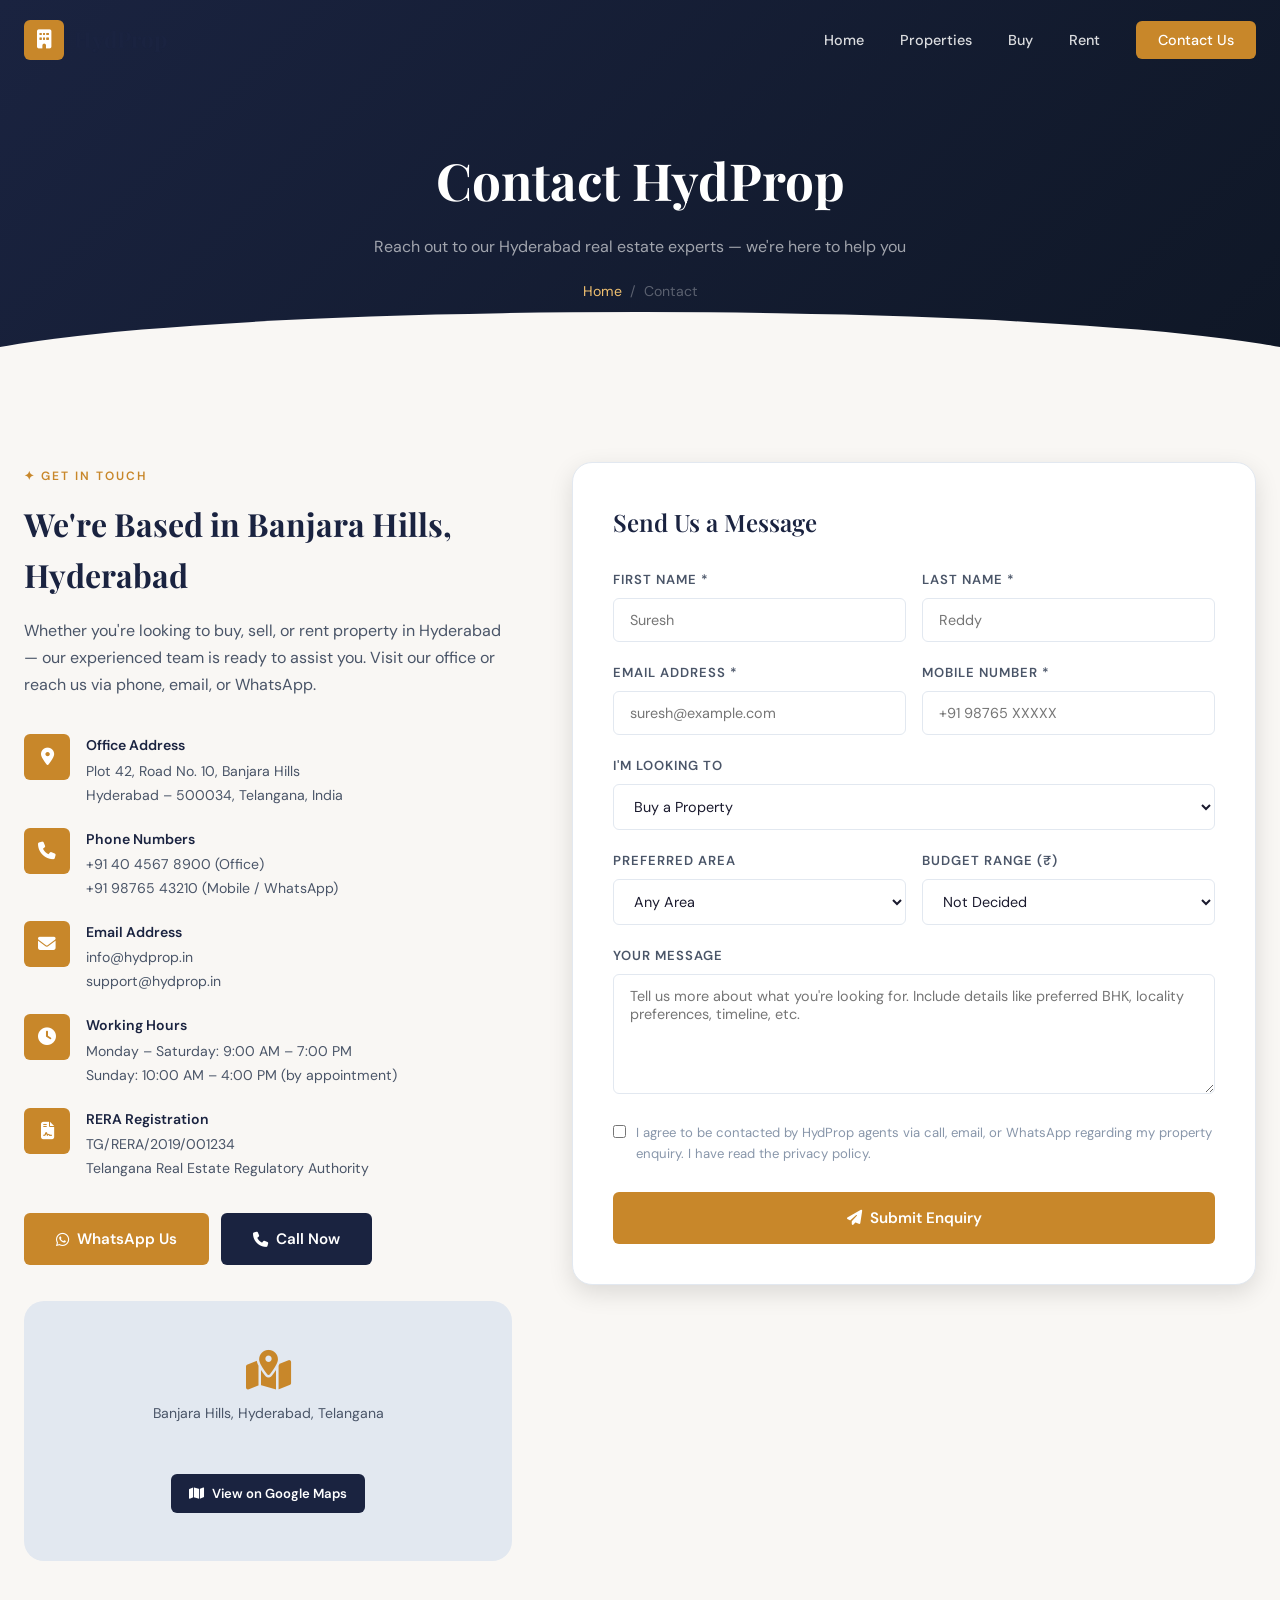
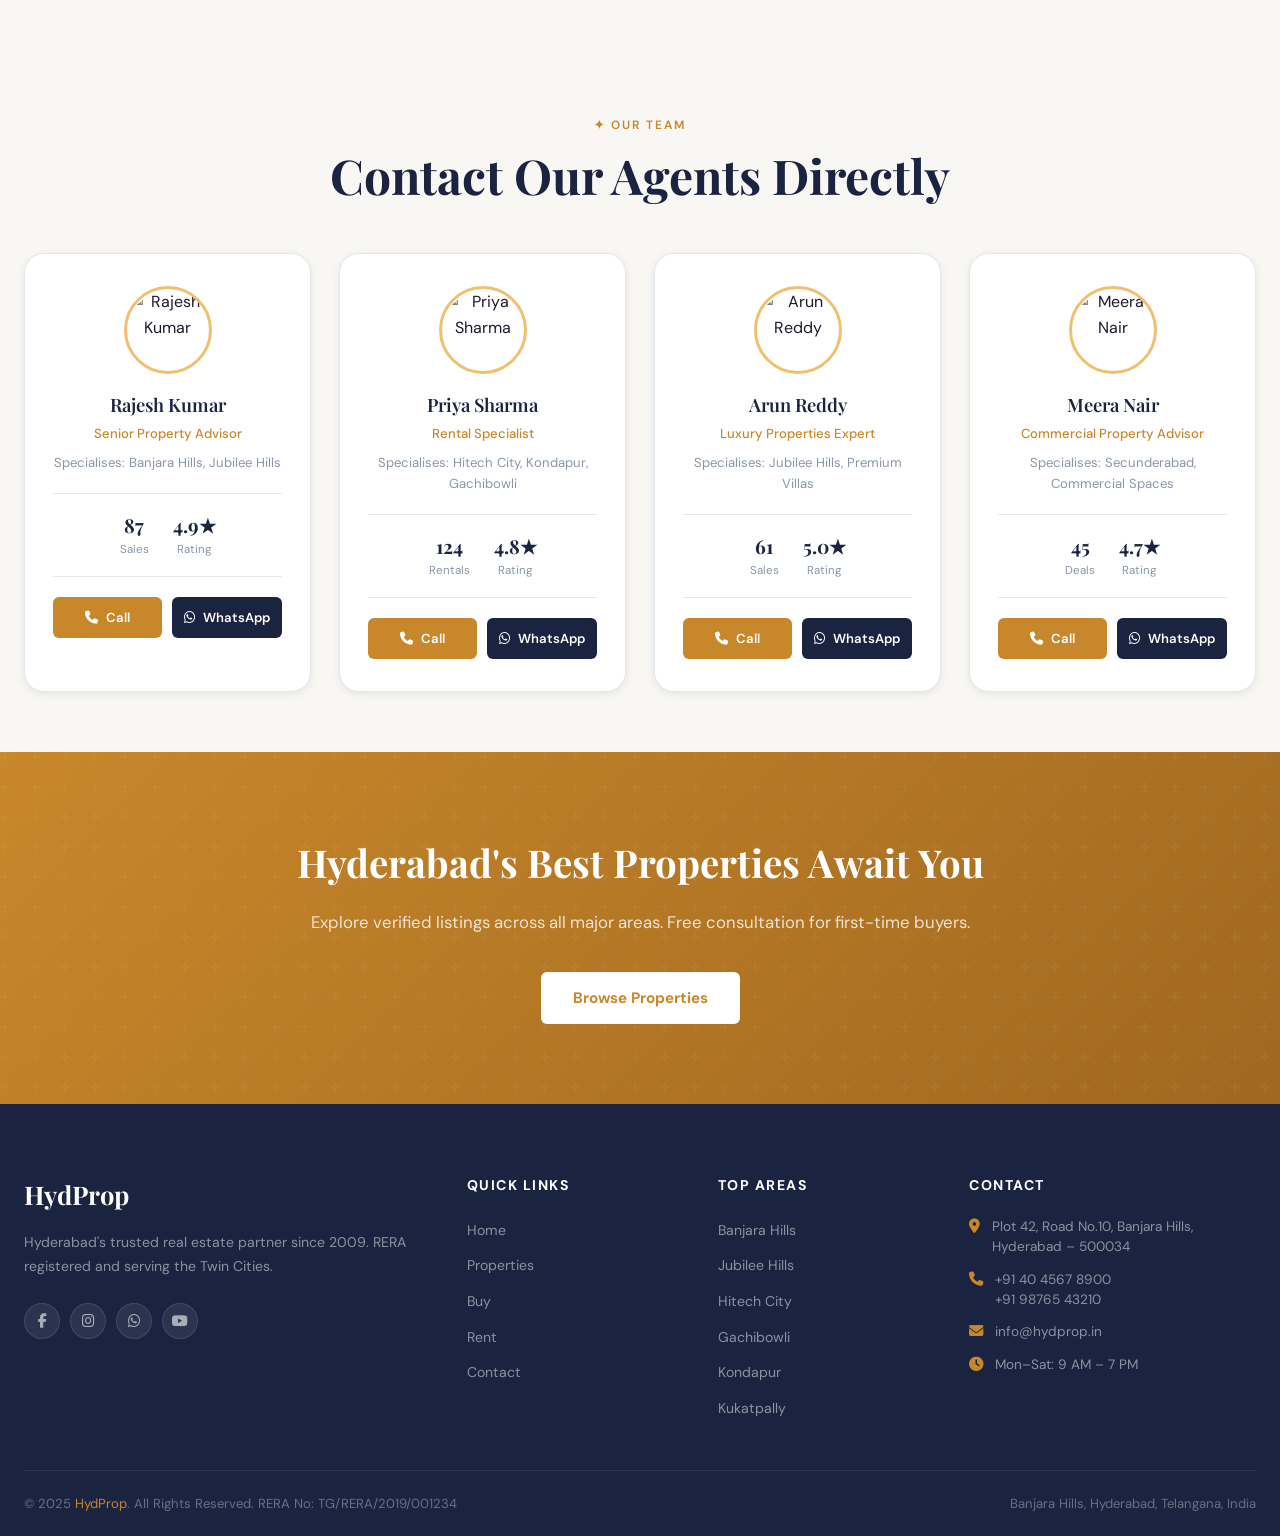
==== contact.html @ 2b66d6ec "Initial project upload" ====
<!DOCTYPE html>
<html lang="en">
<head>
  <meta charset="UTF-8" />
  <meta name="viewport" content="width=device-width, initial-scale=1.0" />
  <title>Contact Us – HydProp | Hyderabad Real Estate</title>
  <meta name="description" content="Get in touch with HydProp's Hyderabad real estate experts. Visit us at Banjara Hills or call +91 98765 43210." />
  <link rel="stylesheet" href="css/style.css" />
  <link rel="stylesheet" href="https://cdnjs.cloudflare.com/ajax/libs/font-awesome/6.5.0/css/all.min.css" />
</head>
<body>

<!-- NAVBAR -->
<nav id="navbar" class="scrolled">
  <div class="container nav-inner">
    <a href="index.html" class="nav-logo">
      <div class="logo-icon"><i class="fa-solid fa-building"></i></div>
      <span class="logo-text" style="color:var(--secondary)">HydProp</span>
    </a>
    <ul class="nav-links">
      <li><a href="index.html">Home</a></li>
      <li><a href="properties.html">Properties</a></li>
      <li><a href="properties.html?status=sale">Buy</a></li>
      <li><a href="properties.html?status=rent">Rent</a></li>
      <li><a href="contact.html" class="nav-cta active">Contact Us</a></li>
    </ul>
    <div class="nav-toggle" id="navToggle"><span></span><span></span><span></span></div>
  </div>
</nav>

<!-- PAGE HERO -->
<div class="page-hero">
  <div class="container">
    <h1>Contact HydProp</h1>
    <p>Reach out to our Hyderabad real estate experts — we're here to help you</p>
    <div class="breadcrumb"><a href="index.html">Home</a><span>/</span><span>Contact</span></div>
  </div>
</div>

<!-- CONTACT SECTION -->
<section class="contact-section section-pad">
  <div class="container">
    <div class="contact-grid">

      <!-- CONTACT INFO -->
      <div class="contact-info">
        <span class="tag-label">✦ Get In Touch</span>
        <h2>We're Based in Banjara Hills, Hyderabad</h2>
        <p>Whether you're looking to buy, sell, or rent property in Hyderabad — our experienced team is ready to assist you. Visit our office or reach us via phone, email, or WhatsApp.</p>

        <div class="contact-details">
          <div class="contact-item">
            <div class="contact-icon"><i class="fa-solid fa-location-dot"></i></div>
            <div>
              <h4>Office Address</h4>
              <p>Plot 42, Road No. 10, Banjara Hills<br/>Hyderabad – 500034, Telangana, India</p>
            </div>
          </div>
          <div class="contact-item">
            <div class="contact-icon"><i class="fa-solid fa-phone"></i></div>
            <div>
              <h4>Phone Numbers</h4>
              <p>+91 40 4567 8900 (Office)<br/>+91 98765 43210 (Mobile / WhatsApp)</p>
            </div>
          </div>
          <div class="contact-item">
            <div class="contact-icon"><i class="fa-solid fa-envelope"></i></div>
            <div>
              <h4>Email Address</h4>
              <p>info@hydprop.in<br/>support@hydprop.in</p>
            </div>
          </div>
          <div class="contact-item">
            <div class="contact-icon"><i class="fa-solid fa-clock"></i></div>
            <div>
              <h4>Working Hours</h4>
              <p>Monday – Saturday: 9:00 AM – 7:00 PM<br/>Sunday: 10:00 AM – 4:00 PM (by appointment)</p>
            </div>
          </div>
          <div class="contact-item">
            <div class="contact-icon"><i class="fa-solid fa-file-contract"></i></div>
            <div>
              <h4>RERA Registration</h4>
              <p>TG/RERA/2019/001234<br/>Telangana Real Estate Regulatory Authority</p>
            </div>
          </div>
        </div>

        <!-- QUICK CONNECT BUTTONS -->
        <div style="display:flex;gap:12px;margin-top:32px;flex-wrap:wrap;">
          <a href="https://wa.me/919876543210" target="_blank" class="btn btn-primary">
            <i class="fa-brands fa-whatsapp"></i> WhatsApp Us
          </a>
          <a href="tel:+914045678900" class="btn btn-dark">
            <i class="fa-solid fa-phone"></i> Call Now
          </a>
        </div>

        <!-- MAP EMBED PLACEHOLDER -->
        <div style="margin-top:36px;background:var(--border);border-radius:var(--radius-lg);height:260px;display:flex;flex-direction:column;align-items:center;justify-content:center;gap:12px;color:var(--text-light);">
          <i class="fa-solid fa-map-location-dot" style="font-size:2.5rem;color:var(--primary);"></i>
          <p style="font-size:0.88rem;text-align:center;">Banjara Hills, Hyderabad, Telangana</p>
          <a href="https://maps.google.com?q=Banjara+Hills+Hyderabad" target="_blank" class="btn btn-dark" style="font-size:0.82rem;padding:9px 18px;">
            <i class="fa-solid fa-map"></i> View on Google Maps
          </a>
        </div>
      </div>

      <!-- CONTACT FORM -->
      <div class="contact-form-card">
        <h3>Send Us a Message</h3>
        <form id="contactForm">
          <div class="form-row">
            <div class="form-group">
              <label>First Name *</label>
              <input type="text" placeholder="Suresh" required />
            </div>
            <div class="form-group">
              <label>Last Name *</label>
              <input type="text" placeholder="Reddy" required />
            </div>
          </div>
          <div class="form-row">
            <div class="form-group">
              <label>Email Address *</label>
              <input type="email" placeholder="suresh@example.com" required />
            </div>
            <div class="form-group">
              <label>Mobile Number *</label>
              <input type="tel" placeholder="+91 98765 XXXXX" required />
            </div>
          </div>
          <div class="form-group">
            <label>I'm Looking To</label>
            <select>
              <option>Buy a Property</option>
              <option>Rent a Property</option>
              <option>Sell My Property</option>
              <option>List My Property for Rent</option>
              <option>Get a Property Valuation</option>
              <option>Invest in Hyderabad Real Estate</option>
              <option>Other Enquiry</option>
            </select>
          </div>
          <div class="form-row">
            <div class="form-group">
              <label>Preferred Area</label>
              <select>
                <option value="">Any Area</option>
                <option>Banjara Hills</option>
                <option>Jubilee Hills</option>
                <option>Hitech City</option>
                <option>Gachibowli</option>
                <option>Madhapur</option>
                <option>Kondapur</option>
                <option>Kukatpally</option>
                <option>Begumpet</option>
                <option>Secunderabad</option>
                <option>Miyapur</option>
                <option>Other / Flexible</option>
              </select>
            </div>
            <div class="form-group">
              <label>Budget Range (₹)</label>
              <select>
                <option value="">Not Decided</option>
                <option>Up to ₹50 Lakhs</option>
                <option>₹50 L – ₹1 Crore</option>
                <option>₹1 Cr – ₹2 Cr</option>
                <option>₹2 Cr – ₹5 Cr</option>
                <option>Above ₹5 Crore</option>
              </select>
            </div>
          </div>
          <div class="form-group">
            <label>Your Message</label>
            <textarea placeholder="Tell us more about what you're looking for. Include details like preferred BHK, locality preferences, timeline, etc."></textarea>
          </div>
          <div class="form-group" style="display:flex;align-items:flex-start;gap:10px;margin-bottom:0;">
            <input type="checkbox" id="consent" style="width:auto;margin-top:3px;" required />
            <label for="consent" style="font-size:0.82rem;font-weight:400;color:var(--text-light);text-transform:none;letter-spacing:0;">
              I agree to be contacted by HydProp agents via call, email, or WhatsApp regarding my property enquiry. I have read the privacy policy.
            </label>
          </div>
          <button type="submit" class="btn btn-primary" style="width:100%;justify-content:center;margin-top:20px;padding:16px;">
            <i class="fa-solid fa-paper-plane"></i> Submit Enquiry
          </button>
          <div class="form-success" id="formSuccess">
            <i class="fa-solid fa-circle-check" style="font-size:1.2rem;"></i>
            Thank you! Your enquiry has been received. Our Hyderabad team will contact you within 2 business hours.
          </div>
        </form>
      </div>

    </div>
  </div>
</section>

<!-- OUR AGENTS -->
<section style="background:var(--off-white);padding:60px 0;">
  <div class="container">
    <div class="text-center" style="margin-bottom:40px;">
      <span class="tag-label">✦ Our Team</span>
      <h2 class="section-title">Contact Our Agents Directly</h2>
    </div>
    <div class="agents-grid">
      <div class="agent-card">
        <img src="https://i.pravatar.cc/150?img=11" alt="Rajesh Kumar" class="agent-avatar" />
        <h3>Rajesh Kumar</h3>
        <div class="role">Senior Property Advisor</div>
        <div style="font-size:0.82rem;color:var(--text-light);margin:8px 0;">Specialises: Banjara Hills, Jubilee Hills</div>
        <div class="agent-stats">
          <div class="agent-stat"><div class="val">87</div><div class="lbl">Sales</div></div>
          <div class="agent-stat"><div class="val">4.9★</div><div class="lbl">Rating</div></div>
        </div>
        <div style="display:flex;gap:10px;flex-wrap:wrap;">
          <a href="tel:+919876543210" class="btn btn-primary" style="flex:1;justify-content:center;font-size:0.82rem;padding:10px 12px;"><i class="fa-solid fa-phone"></i> Call</a>
          <a href="https://wa.me/919876543210" target="_blank" class="btn btn-dark" style="flex:1;justify-content:center;font-size:0.82rem;padding:10px 12px;"><i class="fa-brands fa-whatsapp"></i> WhatsApp</a>
        </div>
      </div>
      <div class="agent-card">
        <img src="https://i.pravatar.cc/150?img=47" alt="Priya Sharma" class="agent-avatar" />
        <h3>Priya Sharma</h3>
        <div class="role">Rental Specialist</div>
        <div style="font-size:0.82rem;color:var(--text-light);margin:8px 0;">Specialises: Hitech City, Kondapur, Gachibowli</div>
        <div class="agent-stats">
          <div class="agent-stat"><div class="val">124</div><div class="lbl">Rentals</div></div>
          <div class="agent-stat"><div class="val">4.8★</div><div class="lbl">Rating</div></div>
        </div>
        <div style="display:flex;gap:10px;flex-wrap:wrap;">
          <a href="tel:+919876543211" class="btn btn-primary" style="flex:1;justify-content:center;font-size:0.82rem;padding:10px 12px;"><i class="fa-solid fa-phone"></i> Call</a>
          <a href="https://wa.me/919876543211" target="_blank" class="btn btn-dark" style="flex:1;justify-content:center;font-size:0.82rem;padding:10px 12px;"><i class="fa-brands fa-whatsapp"></i> WhatsApp</a>
        </div>
      </div>
      <div class="agent-card">
        <img src="https://i.pravatar.cc/150?img=68" alt="Arun Reddy" class="agent-avatar" />
        <h3>Arun Reddy</h3>
        <div class="role">Luxury Properties Expert</div>
        <div style="font-size:0.82rem;color:var(--text-light);margin:8px 0;">Specialises: Jubilee Hills, Premium Villas</div>
        <div class="agent-stats">
          <div class="agent-stat"><div class="val">61</div><div class="lbl">Sales</div></div>
          <div class="agent-stat"><div class="val">5.0★</div><div class="lbl">Rating</div></div>
        </div>
        <div style="display:flex;gap:10px;flex-wrap:wrap;">
          <a href="tel:+919876543212" class="btn btn-primary" style="flex:1;justify-content:center;font-size:0.82rem;padding:10px 12px;"><i class="fa-solid fa-phone"></i> Call</a>
          <a href="https://wa.me/919876543212" target="_blank" class="btn btn-dark" style="flex:1;justify-content:center;font-size:0.82rem;padding:10px 12px;"><i class="fa-brands fa-whatsapp"></i> WhatsApp</a>
        </div>
      </div>
      <div class="agent-card">
        <img src="https://i.pravatar.cc/150?img=25" alt="Meera Nair" class="agent-avatar" />
        <h3>Meera Nair</h3>
        <div class="role">Commercial Property Advisor</div>
        <div style="font-size:0.82rem;color:var(--text-light);margin:8px 0;">Specialises: Secunderabad, Commercial Spaces</div>
        <div class="agent-stats">
          <div class="agent-stat"><div class="val">45</div><div class="lbl">Deals</div></div>
          <div class="agent-stat"><div class="val">4.7★</div><div class="lbl">Rating</div></div>
        </div>
        <div style="display:flex;gap:10px;flex-wrap:wrap;">
          <a href="tel:+919876543213" class="btn btn-primary" style="flex:1;justify-content:center;font-size:0.82rem;padding:10px 12px;"><i class="fa-solid fa-phone"></i> Call</a>
          <a href="https://wa.me/919876543213" target="_blank" class="btn btn-dark" style="flex:1;justify-content:center;font-size:0.82rem;padding:10px 12px;"><i class="fa-brands fa-whatsapp"></i> WhatsApp</a>
        </div>
      </div>
    </div>
  </div>
</section>

<!-- CTA -->
<section class="cta-section">
  <div class="container">
    <h2>Hyderabad's Best Properties Await You</h2>
    <p>Explore verified listings across all major areas. Free consultation for first-time buyers.</p>
    <div class="cta-btns">
      <a href="properties.html" class="btn" style="background:var(--white);color:var(--primary);font-weight:700;">Browse Properties</a>
    </div>
  </div>
</section>

<!-- FOOTER -->
<footer>
  <div class="container">
    <div class="footer-main">
      <div class="footer-brand">
        <div class="logo-text">HydProp</div>
        <p>Hyderabad's trusted real estate partner since 2009. RERA registered and serving the Twin Cities.</p>
        <div class="footer-socials">
          <div class="social-btn"><i class="fa-brands fa-facebook-f"></i></div>
          <div class="social-btn"><i class="fa-brands fa-instagram"></i></div>
          <div class="social-btn"><i class="fa-brands fa-whatsapp"></i></div>
          <div class="social-btn"><i class="fa-brands fa-youtube"></i></div>
        </div>
      </div>
      <div class="footer-col">
        <h4>Quick Links</h4>
        <ul>
          <li><a href="index.html">Home</a></li>
          <li><a href="properties.html">Properties</a></li>
          <li><a href="properties.html?status=sale">Buy</a></li>
          <li><a href="properties.html?status=rent">Rent</a></li>
          <li><a href="contact.html">Contact</a></li>
        </ul>
      </div>
      <div class="footer-col">
        <h4>Top Areas</h4>
        <ul>
          <li><a href="properties.html?area=Banjara+Hills">Banjara Hills</a></li>
          <li><a href="properties.html?area=Jubilee+Hills">Jubilee Hills</a></li>
          <li><a href="properties.html?area=Hitech+City">Hitech City</a></li>
          <li><a href="properties.html?area=Gachibowli">Gachibowli</a></li>
          <li><a href="properties.html?area=Kondapur">Kondapur</a></li>
          <li><a href="properties.html?area=Kukatpally">Kukatpally</a></li>
        </ul>
      </div>
      <div class="footer-col">
        <h4>Contact</h4>
        <div class="footer-contact-item"><i class="fa-solid fa-location-dot"></i><span>Plot 42, Road No.10, Banjara Hills, Hyderabad – 500034</span></div>
        <div class="footer-contact-item"><i class="fa-solid fa-phone"></i><span>+91 40 4567 8900<br/>+91 98765 43210</span></div>
        <div class="footer-contact-item"><i class="fa-solid fa-envelope"></i><span>info@hydprop.in</span></div>
        <div class="footer-contact-item"><i class="fa-solid fa-clock"></i><span>Mon–Sat: 9 AM – 7 PM</span></div>
      </div>
    </div>
    <div class="footer-bottom">
      <p>© 2025 <span>HydProp</span>. All Rights Reserved. RERA No: TG/RERA/2019/001234</p>
      <p>Banjara Hills, Hyderabad, Telangana, India</p>
    </div>
  </div>
</footer>

<script src="js/main.js"></script>
</body>
</html>
---- css/style.css ----
/* ===========================
   CSS VARIABLES & RESET
=========================== */
@import url('https://fonts.googleapis.com/css2?family=Playfair+Display:wght@400;600;700;800&family=DM+Sans:wght@300;400;500;600&display=swap');

:root {
  --primary: #c8872a;
  --primary-dark: #a06820;
  --primary-light: #f0c070;
  --secondary: #1a2340;
  --secondary-light: #243060;
  --accent: #e8f4f0;
  --text-dark: #1a1a2e;
  --text-mid: #4a5568;
  --text-light: #8896aa;
  --white: #ffffff;
  --off-white: #f9f7f4;
  --border: #e2e8f0;
  --shadow-sm: 0 2px 8px rgba(0,0,0,0.08);
  --shadow-md: 0 8px 24px rgba(0,0,0,0.12);
  --shadow-lg: 0 20px 60px rgba(0,0,0,0.15);
  --radius-sm: 6px;
  --radius-md: 12px;
  --radius-lg: 20px;
  --font-display: 'Playfair Display', serif;
  --font-body: 'DM Sans', sans-serif;
  --transition: all 0.3s cubic-bezier(0.4, 0, 0.2, 1);
}

*, *::before, *::after { margin: 0; padding: 0; box-sizing: border-box; }

html { scroll-behavior: smooth; }

body {
  font-family: var(--font-body);
  color: var(--text-dark);
  background: var(--white);
  line-height: 1.6;
  overflow-x: hidden;
}

a { text-decoration: none; color: inherit; }
img { max-width: 100%; display: block; }
ul { list-style: none; }

.container {
  max-width: 1280px;
  margin: 0 auto;
  padding: 0 24px;
}

.section-pad { padding: 90px 0; }

/* ===========================
   TYPOGRAPHY
=========================== */
.section-title {
  font-family: var(--font-display);
  font-size: clamp(2rem, 4vw, 3rem);
  font-weight: 700;
  color: var(--secondary);
  line-height: 1.2;
}

.section-subtitle {
  font-size: 1rem;
  color: var(--text-light);
  margin-top: 12px;
  max-width: 540px;
}

.tag-label {
  display: inline-block;
  font-size: 0.75rem;
  font-weight: 600;
  letter-spacing: 2px;
  text-transform: uppercase;
  color: var(--primary);
  margin-bottom: 12px;
}

/* ===========================
   BUTTONS
=========================== */
.btn {
  display: inline-flex;
  align-items: center;
  gap: 8px;
  padding: 14px 32px;
  border-radius: var(--radius-sm);
  font-family: var(--font-body);
  font-size: 0.95rem;
  font-weight: 600;
  cursor: pointer;
  border: none;
  transition: var(--transition);
}

.btn-primary {
  background: var(--primary);
  color: var(--white);
}
.btn-primary:hover {
  background: var(--primary-dark);
  transform: translateY(-2px);
  box-shadow: 0 8px 20px rgba(200,135,42,0.35);
}

.btn-outline {
  background: transparent;
  color: var(--white);
  border: 2px solid rgba(255,255,255,0.6);
}
.btn-outline:hover {
  background: var(--white);
  color: var(--secondary);
  border-color: var(--white);
}

.btn-dark {
  background: var(--secondary);
  color: var(--white);
}
.btn-dark:hover {
  background: var(--secondary-light);
  transform: translateY(-2px);
  box-shadow: var(--shadow-md);
}

/* ===========================
   NAVBAR
=========================== */
#navbar {
  position: fixed;
  top: 0; left: 0; right: 0;
  z-index: 1000;
  padding: 20px 0;
  transition: var(--transition);
}

#navbar.scrolled {
  background: var(--white);
  padding: 12px 0;
  box-shadow: var(--shadow-sm);
}

.nav-inner {
  display: flex;
  align-items: center;
  justify-content: space-between;
}

.nav-logo {
  display: flex;
  align-items: center;
  gap: 10px;
}

.nav-logo .logo-icon {
  width: 40px; height: 40px;
  background: var(--primary);
  border-radius: var(--radius-sm);
  display: flex;
  align-items: center;
  justify-content: center;
  color: white;
  font-size: 1.2rem;
}

.nav-logo .logo-text {
  font-family: var(--font-display);
  font-size: 1.4rem;
  font-weight: 700;
  color: var(--white);
  transition: var(--transition);
}

#navbar.scrolled .logo-text { color: var(--secondary); }

.nav-links {
  display: flex;
  align-items: center;
  gap: 36px;
}

.nav-links a {
  font-size: 0.9rem;
  font-weight: 500;
  color: rgba(255,255,255,0.85);
  transition: var(--transition);
  position: relative;
}

.nav-links a::after {
  content: '';
  position: absolute;
  bottom: -4px; left: 0;
  width: 0; height: 2px;
  background: var(--primary);
  transition: var(--transition);
}

.nav-links a:hover, .nav-links a.active { color: var(--primary-light); }
.nav-links a:hover::after, .nav-links a.active::after { width: 100%; }

#navbar.scrolled .nav-links a { color: var(--text-mid); }
#navbar.scrolled .nav-links a:hover { color: var(--primary); }

.nav-cta {
  background: var(--primary) !important;
  color: var(--white) !important;
  padding: 10px 22px;
  border-radius: var(--radius-sm);
}
.nav-cta:hover { background: var(--primary-dark) !important; color: var(--white) !important; }
.nav-cta::after { display: none !important; }

.nav-toggle {
  display: none;
  flex-direction: column;
  gap: 5px;
  cursor: pointer;
  padding: 4px;
}
.nav-toggle span {
  display: block;
  width: 24px; height: 2px;
  background: var(--white);
  transition: var(--transition);
  border-radius: 2px;
}
#navbar.scrolled .nav-toggle span { background: var(--secondary); }

/* ===========================
   HERO SECTION
=========================== */
.hero {
  min-height: 100vh;
  position: relative;
  display: flex;
  align-items: center;
  background: linear-gradient(135deg, #1a2340 0%, #0f1726 50%, #2a1a0f 100%);
  overflow: hidden;
}

.hero-bg-pattern {
  position: absolute;
  inset: 0;
  background-image:
    radial-gradient(circle at 20% 50%, rgba(200,135,42,0.12) 0%, transparent 50%),
    radial-gradient(circle at 80% 20%, rgba(200,135,42,0.08) 0%, transparent 40%);
}

.hero-grid-overlay {
  position: absolute;
  inset: 0;
  background-image:
    linear-gradient(rgba(255,255,255,0.02) 1px, transparent 1px),
    linear-gradient(90deg, rgba(255,255,255,0.02) 1px, transparent 1px);
  background-size: 60px 60px;
}

.hero-content {
  position: relative;
  z-index: 2;
  padding: 120px 0 60px;
  width: 100%;
}

.hero-badge {
  display: inline-flex;
  align-items: center;
  gap: 8px;
  background: rgba(200,135,42,0.15);
  border: 1px solid rgba(200,135,42,0.3);
  color: var(--primary-light);
  padding: 8px 18px;
  border-radius: 50px;
  font-size: 0.82rem;
  font-weight: 500;
  margin-bottom: 28px;
  letter-spacing: 0.5px;
}

.hero-badge span { width: 6px; height: 6px; border-radius: 50%; background: var(--primary); }

.hero h1 {
  font-family: var(--font-display);
  font-size: clamp(2.8rem, 6vw, 5rem);
  font-weight: 800;
  color: var(--white);
  line-height: 1.1;
  margin-bottom: 24px;
}

.hero h1 em {
  font-style: normal;
  color: var(--primary-light);
  display: block;
}

.hero p {
  font-size: 1.1rem;
  color: rgba(255,255,255,0.65);
  max-width: 520px;
  margin-bottom: 40px;
  line-height: 1.7;
}

.hero-actions {
  display: flex;
  gap: 16px;
  flex-wrap: wrap;
  margin-bottom: 60px;
}

.hero-stats {
  display: flex;
  gap: 48px;
  padding-top: 40px;
  border-top: 1px solid rgba(255,255,255,0.1);
}

.hero-stat .num {
  font-family: var(--font-display);
  font-size: 2.2rem;
  font-weight: 700;
  color: var(--white);
  line-height: 1;
}

.hero-stat .num span { color: var(--primary); }
.hero-stat .label { font-size: 0.82rem; color: rgba(255,255,255,0.5); margin-top: 4px; }

/* Hero Search Box */
.hero-search-box {
  background: var(--white);
  border-radius: var(--radius-lg);
  padding: 28px 32px;
  box-shadow: var(--shadow-lg);
  max-width: 640px;
  margin: 40px 0 0;
}

.hero-search-tabs {
  display: flex;
  gap: 4px;
  background: var(--off-white);
  padding: 4px;
  border-radius: var(--radius-sm);
  margin-bottom: 20px;
}

.search-tab {
  flex: 1;
  padding: 8px 16px;
  border: none;
  background: transparent;
  font-family: var(--font-body);
  font-size: 0.88rem;
  font-weight: 500;
  color: var(--text-light);
  border-radius: 4px;
  cursor: pointer;
  transition: var(--transition);
}
.search-tab.active {
  background: var(--white);
  color: var(--secondary);
  box-shadow: var(--shadow-sm);
}

.search-fields {
  display: grid;
  grid-template-columns: 1fr 1fr;
  gap: 12px;
  margin-bottom: 16px;
}

.search-field label {
  display: block;
  font-size: 0.75rem;
  font-weight: 600;
  color: var(--text-light);
  text-transform: uppercase;
  letter-spacing: 1px;
  margin-bottom: 6px;
}

.search-field select,
.search-field input {
  width: 100%;
  padding: 10px 14px;
  border: 1.5px solid var(--border);
  border-radius: var(--radius-sm);
  font-family: var(--font-body);
  font-size: 0.9rem;
  color: var(--text-dark);
  background: var(--white);
  transition: var(--transition);
  outline: none;
}

.search-field select:focus,
.search-field input:focus {
  border-color: var(--primary);
}

.hero-search-box .btn-primary {
  width: 100%;
  justify-content: center;
  padding: 14px;
  font-size: 1rem;
}

/* ===========================
   PROPERTIES PAGE HERO
=========================== */
.page-hero {
  background: linear-gradient(135deg, var(--secondary) 0%, #0f1726 100%);
  padding: 140px 0 70px;
  text-align: center;
  position: relative;
  overflow: hidden;
}

.page-hero::after {
  content: '';
  position: absolute;
  bottom: 0; left: 0; right: 0;
  height: 60px;
  background: var(--off-white);
  clip-path: ellipse(55% 100% at 50% 100%);
}

.page-hero h1 {
  font-family: var(--font-display);
  font-size: clamp(2rem, 4vw, 3.2rem);
  color: var(--white);
  font-weight: 700;
}

.page-hero p {
  color: rgba(255,255,255,0.6);
  margin-top: 12px;
  font-size: 1rem;
}

.breadcrumb {
  display: flex;
  align-items: center;
  justify-content: center;
  gap: 8px;
  margin-top: 20px;
  font-size: 0.88rem;
  color: rgba(255,255,255,0.5);
}
.breadcrumb a { color: var(--primary-light); }
.breadcrumb span { color: rgba(255,255,255,0.3); }

/* ===========================
   SEARCH FILTERS PANEL
=========================== */
.filters-section {
  background: var(--off-white);
  padding: 36px 0;
  border-bottom: 1px solid var(--border);
}

.filters-grid {
  display: grid;
  grid-template-columns: repeat(auto-fit, minmax(180px, 1fr));
  gap: 16px;
  align-items: end;
}

.filter-group label {
  display: block;
  font-size: 0.75rem;
  font-weight: 600;
  text-transform: uppercase;
  letter-spacing: 1px;
  color: var(--text-light);
  margin-bottom: 8px;
}

.filter-group select,
.filter-group input {
  width: 100%;
  padding: 11px 16px;
  border: 1.5px solid var(--border);
  border-radius: var(--radius-sm);
  font-family: var(--font-body);
  font-size: 0.9rem;
  color: var(--text-dark);
  background: var(--white);
  outline: none;
  transition: var(--transition);
  -webkit-appearance: none;
  cursor: pointer;
}

.filter-group select:focus,
.filter-group input:focus {
  border-color: var(--primary);
  box-shadow: 0 0 0 3px rgba(200,135,42,0.1);
}

.filter-group .btn-primary {
  width: 100%;
  justify-content: center;
  padding: 12px 20px;
}

.filter-group .btn-reset {
  width: 100%;
  justify-content: center;
  padding: 12px 20px;
  background: transparent;
  border: 1.5px solid var(--border);
  color: var(--text-mid);
  border-radius: var(--radius-sm);
  font-family: var(--font-body);
  font-size: 0.9rem;
  font-weight: 500;
  cursor: pointer;
  transition: var(--transition);
}
.filter-group .btn-reset:hover {
  border-color: var(--primary);
  color: var(--primary);
}

.results-bar {
  display: flex;
  align-items: center;
  justify-content: space-between;
  padding: 20px 0;
}

.results-count {
  font-size: 0.9rem;
  color: var(--text-mid);
}
.results-count strong { color: var(--text-dark); }

.sort-select {
  padding: 8px 16px;
  border: 1.5px solid var(--border);
  border-radius: var(--radius-sm);
  font-family: var(--font-body);
  font-size: 0.88rem;
  color: var(--text-dark);
  background: var(--white);
  outline: none;
  cursor: pointer;
}

/* ===========================
   PROPERTY CARDS
=========================== */
.properties-grid {
  display: grid;
  grid-template-columns: repeat(auto-fill, minmax(360px, 1fr));
  gap: 28px;
  padding: 36px 0;
}

.property-card {
  background: var(--white);
  border-radius: var(--radius-lg);
  overflow: hidden;
  box-shadow: var(--shadow-sm);
  transition: var(--transition);
  border: 1px solid var(--border);
}

.property-card:hover {
  transform: translateY(-6px);
  box-shadow: var(--shadow-lg);
  border-color: transparent;
}

.card-img {
  position: relative;
  height: 240px;
  overflow: hidden;
}

.card-img img {
  width: 100%; height: 100%;
  object-fit: cover;
  transition: transform 0.5s ease;
}

.property-card:hover .card-img img { transform: scale(1.06); }

.card-badges {
  position: absolute;
  top: 16px; left: 16px;
  display: flex;
  gap: 8px;
}

.badge {
  padding: 5px 12px;
  border-radius: 50px;
  font-size: 0.72rem;
  font-weight: 700;
  letter-spacing: 0.5px;
  text-transform: uppercase;
}

.badge-sale { background: var(--primary); color: var(--white); }
.badge-rent { background: var(--secondary); color: var(--white); }
.badge-new { background: #10b981; color: var(--white); }
.badge-featured { background: #f59e0b; color: var(--white); }

.card-wishlist {
  position: absolute;
  top: 16px; right: 16px;
  width: 36px; height: 36px;
  background: var(--white);
  border-radius: 50%;
  display: flex;
  align-items: center;
  justify-content: center;
  cursor: pointer;
  border: none;
  box-shadow: var(--shadow-sm);
  transition: var(--transition);
  font-size: 1rem;
}
.card-wishlist:hover { background: #fee2e2; transform: scale(1.1); }
.card-wishlist.active { color: #ef4444; }

.card-price-tag {
  position: absolute;
  bottom: 16px; left: 16px;
  background: var(--secondary);
  color: var(--white);
  padding: 8px 16px;
  border-radius: var(--radius-sm);
  font-family: var(--font-display);
  font-size: 1.1rem;
  font-weight: 700;
}

.card-price-tag small {
  font-family: var(--font-body);
  font-size: 0.72rem;
  font-weight: 400;
  opacity: 0.7;
  display: block;
  line-height: 1;
  margin-top: 2px;
}

.card-body {
  padding: 22px 24px;
}

.card-location {
  display: flex;
  align-items: center;
  gap: 6px;
  font-size: 0.82rem;
  color: var(--text-light);
  margin-bottom: 8px;
}
.card-location i { color: var(--primary); font-size: 0.9rem; }

.card-title {
  font-family: var(--font-display);
  font-size: 1.2rem;
  font-weight: 700;
  color: var(--secondary);
  margin-bottom: 16px;
  line-height: 1.3;
}
.card-title:hover { color: var(--primary); }

.card-features {
  display: flex;
  gap: 20px;
  padding: 16px 0;
  border-top: 1px solid var(--border);
  border-bottom: 1px solid var(--border);
  margin-bottom: 16px;
}

.feat-item {
  display: flex;
  align-items: center;
  gap: 7px;
  font-size: 0.85rem;
  color: var(--text-mid);
}
.feat-item i { color: var(--primary); font-size: 1rem; }

.card-footer {
  display: flex;
  align-items: center;
  justify-content: space-between;
}

.agent-mini {
  display: flex;
  align-items: center;
  gap: 10px;
}

.agent-mini img {
  width: 32px; height: 32px;
  border-radius: 50%;
  object-fit: cover;
}

.agent-mini .name { font-size: 0.82rem; font-weight: 600; color: var(--text-dark); }
.agent-mini .role { font-size: 0.72rem; color: var(--text-light); }

.card-view-btn {
  padding: 8px 18px;
  background: var(--off-white);
  border: 1.5px solid var(--border);
  border-radius: var(--radius-sm);
  font-family: var(--font-body);
  font-size: 0.82rem;
  font-weight: 600;
  color: var(--text-mid);
  cursor: pointer;
  transition: var(--transition);
  text-decoration: none;
}
.card-view-btn:hover {
  background: var(--primary);
  color: var(--white);
  border-color: var(--primary);
}

/* ===========================
   FEATURED PROPERTIES (HOME)
=========================== */
.featured-section { background: var(--off-white); }

.section-header {
  display: flex;
  align-items: flex-end;
  justify-content: space-between;
  margin-bottom: 48px;
  flex-wrap: wrap;
  gap: 20px;
}

/* ===========================
   WHY CHOOSE US
=========================== */
.why-section {
  background: var(--secondary);
  color: var(--white);
  position: relative;
  overflow: hidden;
}

.why-section::before {
  content: '';
  position: absolute;
  inset: 0;
  background: radial-gradient(circle at 70% 50%, rgba(200,135,42,0.12) 0%, transparent 60%);
}

.why-grid {
  display: grid;
  grid-template-columns: 1fr 1fr;
  gap: 80px;
  align-items: center;
  position: relative;
}

.why-content .section-title { color: var(--white); }
.why-content .section-subtitle { color: rgba(255,255,255,0.6); }

.why-list { margin-top: 36px; display: flex; flex-direction: column; gap: 24px; }

.why-item {
  display: flex;
  gap: 18px;
  align-items: flex-start;
}

.why-icon {
  width: 50px; height: 50px;
  background: rgba(200,135,42,0.15);
  border: 1px solid rgba(200,135,42,0.3);
  border-radius: var(--radius-sm);
  display: flex;
  align-items: center;
  justify-content: center;
  color: var(--primary);
  font-size: 1.3rem;
  flex-shrink: 0;
}

.why-item h4 {
  font-size: 1rem;
  font-weight: 600;
  color: var(--white);
  margin-bottom: 4px;
}

.why-item p { font-size: 0.88rem; color: rgba(255,255,255,0.55); line-height: 1.6; }

.why-image-stack {
  position: relative;
}

.why-img-main {
  border-radius: var(--radius-lg);
  overflow: hidden;
  height: 480px;
}
.why-img-main img { width: 100%; height: 100%; object-fit: cover; }

.why-img-card {
  position: absolute;
  bottom: -20px; left: -30px;
  background: var(--primary);
  color: var(--white);
  padding: 20px 28px;
  border-radius: var(--radius-md);
  box-shadow: var(--shadow-lg);
}
.why-img-card .big-num {
  font-family: var(--font-display);
  font-size: 2.4rem;
  font-weight: 800;
  line-height: 1;
}
.why-img-card .label { font-size: 0.82rem; opacity: 0.85; margin-top: 4px; }

/* ===========================
   AREAS SECTION
=========================== */
.areas-grid {
  display: grid;
  grid-template-columns: repeat(auto-fill, minmax(200px, 1fr));
  gap: 20px;
  margin-top: 48px;
}

.area-card {
  position: relative;
  border-radius: var(--radius-md);
  overflow: hidden;
  height: 180px;
  cursor: pointer;
}

.area-card img {
  width: 100%; height: 100%;
  object-fit: cover;
  transition: transform 0.5s ease;
}
.area-card:hover img { transform: scale(1.1); }

.area-overlay {
  position: absolute;
  inset: 0;
  background: linear-gradient(to top, rgba(26,35,64,0.85) 0%, transparent 50%);
  display: flex;
  flex-direction: column;
  justify-content: flex-end;
  padding: 18px;
}

.area-name { font-family: var(--font-display); font-size: 1.05rem; font-weight: 600; color: var(--white); }
.area-count { font-size: 0.78rem; color: rgba(255,255,255,0.7); margin-top: 2px; }

/* ===========================
   AGENTS SECTION
=========================== */
.agents-grid {
  display: grid;
  grid-template-columns: repeat(auto-fill, minmax(260px, 1fr));
  gap: 28px;
  margin-top: 48px;
}

.agent-card {
  background: var(--white);
  border-radius: var(--radius-lg);
  padding: 32px 28px;
  text-align: center;
  border: 1px solid var(--border);
  transition: var(--transition);
  box-shadow: var(--shadow-sm);
}
.agent-card:hover {
  transform: translateY(-4px);
  box-shadow: var(--shadow-md);
  border-color: var(--primary);
}

.agent-avatar {
  width: 88px; height: 88px;
  border-radius: 50%;
  object-fit: cover;
  margin: 0 auto 16px;
  border: 3px solid var(--primary-light);
}

.agent-card h3 {
  font-family: var(--font-display);
  font-size: 1.15rem;
  color: var(--secondary);
  font-weight: 600;
}

.agent-card .role {
  font-size: 0.82rem;
  color: var(--primary);
  font-weight: 500;
  margin-top: 4px;
}

.agent-stats {
  display: flex;
  justify-content: center;
  gap: 24px;
  margin: 20px 0;
  padding: 16px 0;
  border-top: 1px solid var(--border);
  border-bottom: 1px solid var(--border);
}

.agent-stat .val {
  font-family: var(--font-display);
  font-size: 1.2rem;
  font-weight: 700;
  color: var(--secondary);
}
.agent-stat .lbl { font-size: 0.72rem; color: var(--text-light); }

.agent-socials {
  display: flex;
  justify-content: center;
  gap: 10px;
  margin-top: 16px;
}
.agent-social-btn {
  width: 34px; height: 34px;
  border-radius: 50%;
  background: var(--off-white);
  border: 1px solid var(--border);
  display: flex;
  align-items: center;
  justify-content: center;
  font-size: 0.85rem;
  color: var(--text-mid);
  transition: var(--transition);
  cursor: pointer;
}
.agent-social-btn:hover {
  background: var(--primary);
  color: var(--white);
  border-color: var(--primary);
}

/* ===========================
   TESTIMONIALS
=========================== */
.testimonials-section { background: var(--off-white); }

.testimonials-grid {
  display: grid;
  grid-template-columns: repeat(auto-fill, minmax(320px, 1fr));
  gap: 24px;
  margin-top: 48px;
}

.testimonial-card {
  background: var(--white);
  border-radius: var(--radius-lg);
  padding: 28px;
  border: 1px solid var(--border);
  box-shadow: var(--shadow-sm);
}

.stars { color: #f59e0b; font-size: 0.9rem; margin-bottom: 16px; }

.testimonial-card p {
  font-size: 0.95rem;
  color: var(--text-mid);
  line-height: 1.7;
  margin-bottom: 20px;
  font-style: italic;
}

.reviewer {
  display: flex;
  align-items: center;
  gap: 12px;
}
.reviewer img {
  width: 44px; height: 44px;
  border-radius: 50%;
  object-fit: cover;
}
.reviewer .name { font-weight: 600; font-size: 0.9rem; color: var(--secondary); }
.reviewer .location { font-size: 0.78rem; color: var(--text-light); }

/* ===========================
   CTA SECTION
=========================== */
.cta-section {
  background: linear-gradient(135deg, var(--primary) 0%, var(--primary-dark) 100%);
  padding: 80px 0;
  text-align: center;
  position: relative;
  overflow: hidden;
}

.cta-section::before {
  content: '';
  position: absolute;
  inset: 0;
  background: url("data:image/svg+xml,%3Csvg width='60' height='60' viewBox='0 0 60 60' xmlns='http://www.w3.org/2000/svg'%3E%3Cg fill='none' fill-rule='evenodd'%3E%3Cg fill='%23ffffff' fill-opacity='0.04'%3E%3Cpath d='M36 34v-4h-2v4h-4v2h4v4h2v-4h4v-2h-4zm0-30V0h-2v4h-4v2h4v4h2V6h4V4h-4zM6 34v-4H4v4H0v2h4v4h2v-4h4v-2H6zM6 4V0H4v4H0v2h4v4h2V6h4V4H6z'/%3E%3C/g%3E%3C/g%3E%3C/svg%3E");
}

.cta-section h2 {
  font-family: var(--font-display);
  font-size: clamp(1.8rem, 3vw, 2.8rem);
  color: var(--white);
  font-weight: 700;
  position: relative;
}

.cta-section p {
  color: rgba(255,255,255,0.8);
  font-size: 1.05rem;
  margin: 16px 0 36px;
  position: relative;
}

.cta-btns { display: flex; gap: 16px; justify-content: center; position: relative; flex-wrap: wrap; }

/* ===========================
   CONTACT PAGE
=========================== */
.contact-section { background: var(--off-white); }

.contact-grid {
  display: grid;
  grid-template-columns: 1fr 1.4fr;
  gap: 60px;
  align-items: start;
}

.contact-info h2 {
  font-family: var(--font-display);
  font-size: 2rem;
  color: var(--secondary);
  font-weight: 700;
  margin-bottom: 16px;
}

.contact-info p {
  color: var(--text-mid);
  line-height: 1.7;
  margin-bottom: 36px;
}

.contact-details { display: flex; flex-direction: column; gap: 20px; }

.contact-item {
  display: flex;
  gap: 16px;
  align-items: flex-start;
}

.contact-icon {
  width: 46px; height: 46px;
  background: var(--primary);
  border-radius: var(--radius-sm);
  display: flex;
  align-items: center;
  justify-content: center;
  color: var(--white);
  font-size: 1.1rem;
  flex-shrink: 0;
}

.contact-item h4 { font-size: 0.88rem; font-weight: 600; color: var(--secondary); margin-bottom: 3px; }
.contact-item p { font-size: 0.88rem; color: var(--text-mid); margin: 0; }

/* Contact Form */
.contact-form-card {
  background: var(--white);
  border-radius: var(--radius-lg);
  padding: 40px;
  box-shadow: var(--shadow-md);
  border: 1px solid var(--border);
}

.contact-form-card h3 {
  font-family: var(--font-display);
  font-size: 1.5rem;
  color: var(--secondary);
  font-weight: 600;
  margin-bottom: 28px;
}

.form-row {
  display: grid;
  grid-template-columns: 1fr 1fr;
  gap: 16px;
}

.form-group { margin-bottom: 20px; }

.form-group label {
  display: block;
  font-size: 0.82rem;
  font-weight: 600;
  color: var(--text-mid);
  text-transform: uppercase;
  letter-spacing: 1px;
  margin-bottom: 8px;
}

.form-group input,
.form-group select,
.form-group textarea {
  width: 100%;
  padding: 12px 16px;
  border: 1.5px solid var(--border);
  border-radius: var(--radius-sm);
  font-family: var(--font-body);
  font-size: 0.9rem;
  color: var(--text-dark);
  background: var(--white);
  outline: none;
  transition: var(--transition);
  resize: vertical;
}

.form-group input:focus,
.form-group select:focus,
.form-group textarea:focus {
  border-color: var(--primary);
  box-shadow: 0 0 0 3px rgba(200,135,42,0.1);
}

.form-group textarea { min-height: 120px; }

.form-success {
  display: none;
  background: #d1fae5;
  border: 1px solid #6ee7b7;
  color: #065f46;
  padding: 16px 20px;
  border-radius: var(--radius-sm);
  margin-top: 16px;
  font-size: 0.9rem;
  text-align: center;
}

/* ===========================
   PROPERTY DETAIL PAGE
=========================== */
.property-detail { background: var(--off-white); padding-top: 30px; }

.detail-gallery {
  display: grid;
  grid-template-columns: 2fr 1fr;
  grid-template-rows: 1fr 1fr;
  gap: 12px;
  height: 500px;
  border-radius: var(--radius-lg);
  overflow: hidden;
}

.gallery-main { grid-row: 1 / 3; }
.gallery-img {
  width: 100%; height: 100%;
  object-fit: cover;
  transition: transform 0.4s ease;
  cursor: pointer;
}
.gallery-img:hover { transform: scale(1.03); }

.detail-content {
  display: grid;
  grid-template-columns: 1fr 340px;
  gap: 36px;
  margin-top: 36px;
  align-items: start;
}

.detail-main h1 {
  font-family: var(--font-display);
  font-size: 2rem;
  color: var(--secondary);
  font-weight: 700;
  margin-bottom: 8px;
}

.detail-location {
  display: flex;
  align-items: center;
  gap: 8px;
  color: var(--text-light);
  font-size: 0.9rem;
  margin-bottom: 16px;
}
.detail-location i { color: var(--primary); }

.detail-price-row {
  display: flex;
  align-items: center;
  gap: 20px;
  margin-bottom: 28px;
  flex-wrap: wrap;
}

.detail-price {
  font-family: var(--font-display);
  font-size: 2.2rem;
  font-weight: 700;
  color: var(--primary);
}

.detail-features-bar {
  display: flex;
  gap: 28px;
  background: var(--white);
  padding: 20px 24px;
  border-radius: var(--radius-md);
  border: 1px solid var(--border);
  margin-bottom: 32px;
  flex-wrap: wrap;
}

.detail-feat {
  display: flex;
  align-items: center;
  gap: 10px;
  font-size: 0.9rem;
}
.detail-feat i {
  width: 36px; height: 36px;
  background: rgba(200,135,42,0.1);
  border-radius: var(--radius-sm);
  display: flex;
  align-items: center;
  justify-content: center;
  color: var(--primary);
  font-size: 1rem;
}
.detail-feat .lbl { font-size: 0.72rem; color: var(--text-light); }
.detail-feat .val { font-weight: 600; color: var(--secondary); font-size: 0.95rem; }

.detail-section-title {
  font-family: var(--font-display);
  font-size: 1.3rem;
  color: var(--secondary);
  font-weight: 600;
  margin-bottom: 16px;
  padding-bottom: 12px;
  border-bottom: 2px solid var(--border);
}

.detail-description {
  font-size: 0.95rem;
  color: var(--text-mid);
  line-height: 1.8;
  margin-bottom: 32px;
}

.amenities-grid {
  display: grid;
  grid-template-columns: repeat(3, 1fr);
  gap: 12px;
  margin-bottom: 32px;
}

.amenity-item {
  display: flex;
  align-items: center;
  gap: 10px;
  font-size: 0.88rem;
  color: var(--text-mid);
}
.amenity-item i { color: var(--primary); font-size: 1rem; }

/* Detail Sidebar */
.detail-sidebar { position: sticky; top: 90px; }

.agent-contact-card {
  background: var(--white);
  border-radius: var(--radius-lg);
  padding: 28px;
  border: 1px solid var(--border);
  box-shadow: var(--shadow-md);
  margin-bottom: 20px;
}

.agent-contact-header {
  display: flex;
  gap: 16px;
  align-items: center;
  margin-bottom: 20px;
  padding-bottom: 20px;
  border-bottom: 1px solid var(--border);
}

.agent-contact-header img {
  width: 64px; height: 64px;
  border-radius: 50%;
  object-fit: cover;
}
.agent-contact-header h4 {
  font-family: var(--font-display);
  font-size: 1.1rem;
  color: var(--secondary);
}
.agent-contact-header p { font-size: 0.82rem; color: var(--primary); margin-top: 2px; }

.agent-contact-btns {
  display: flex;
  gap: 10px;
  margin-bottom: 20px;
}
.agent-contact-btns .btn { flex: 1; justify-content: center; padding: 10px 16px; font-size: 0.88rem; }

/* ===========================
   FOOTER
=========================== */
footer {
  background: var(--secondary);
  color: var(--white);
}

.footer-main {
  display: grid;
  grid-template-columns: 2fr 1fr 1fr 1.5fr;
  gap: 60px;
  padding: 70px 0 50px;
}

.footer-brand .logo-text {
  font-family: var(--font-display);
  font-size: 1.6rem;
  font-weight: 700;
  color: var(--white);
}

.footer-brand p {
  font-size: 0.88rem;
  color: rgba(255,255,255,0.5);
  margin: 16px 0 24px;
  line-height: 1.7;
}

.footer-socials {
  display: flex;
  gap: 10px;
}

.social-btn {
  width: 36px; height: 36px;
  border-radius: 50%;
  background: rgba(255,255,255,0.08);
  display: flex;
  align-items: center;
  justify-content: center;
  color: rgba(255,255,255,0.6);
  font-size: 0.9rem;
  transition: var(--transition);
  cursor: pointer;
  border: 1px solid rgba(255,255,255,0.1);
}
.social-btn:hover { background: var(--primary); color: var(--white); border-color: var(--primary); }

.footer-col h4 {
  font-size: 0.88rem;
  font-weight: 700;
  letter-spacing: 1.5px;
  text-transform: uppercase;
  color: var(--white);
  margin-bottom: 20px;
}

.footer-col ul { display: flex; flex-direction: column; gap: 10px; }

.footer-col ul a {
  font-size: 0.88rem;
  color: rgba(255,255,255,0.5);
  transition: var(--transition);
}
.footer-col ul a:hover { color: var(--primary-light); padding-left: 4px; }

.footer-contact-item {
  display: flex;
  gap: 12px;
  align-items: flex-start;
  margin-bottom: 12px;
}
.footer-contact-item i { color: var(--primary); margin-top: 2px; font-size: 0.9rem; }
.footer-contact-item span { font-size: 0.85rem; color: rgba(255,255,255,0.5); line-height: 1.5; }

.footer-bottom {
  border-top: 1px solid rgba(255,255,255,0.08);
  padding: 22px 0;
  display: flex;
  align-items: center;
  justify-content: space-between;
}
.footer-bottom p { font-size: 0.82rem; color: rgba(255,255,255,0.35); }
.footer-bottom span { color: var(--primary); }

/* ===========================
   UTILITY CLASSES
=========================== */
.text-center { text-align: center; }
.mt-12 { margin-top: 12px; }
.mt-24 { margin-top: 24px; }
.no-listing {
  text-align: center;
  padding: 60px 20px;
  color: var(--text-light);
  grid-column: 1 / -1;
}
.no-listing i { font-size: 3rem; margin-bottom: 16px; display: block; }

/* ===========================
   RESPONSIVE
=========================== */
@media (max-width: 1024px) {
  .why-grid { grid-template-columns: 1fr; gap: 48px; }
  .why-image-stack { display: none; }
  .footer-main { grid-template-columns: 1fr 1fr; }
  .detail-content { grid-template-columns: 1fr; }
  .detail-sidebar { position: static; }
}

@media (max-width: 768px) {
  .section-pad { padding: 60px 0; }
  .nav-links { display: none; position: fixed; top: 0; right: 0; height: 100vh; width: 70%; background: var(--secondary); flex-direction: column; justify-content: center; padding: 40px; gap: 24px; transform: translateX(100%); transition: var(--transition); z-index: 999; }
  .nav-links.open { transform: translateX(0); display: flex; }
  .nav-links a { color: rgba(255,255,255,0.8); font-size: 1.1rem; }
  .nav-toggle { display: flex; z-index: 1000; }
  .hero h1 { font-size: 2.4rem; }
  .hero-stats { gap: 28px; }
  .search-fields { grid-template-columns: 1fr; }
  .properties-grid { grid-template-columns: 1fr; }
  .contact-grid { grid-template-columns: 1fr; }
  .form-row { grid-template-columns: 1fr; }
  .detail-gallery { grid-template-columns: 1fr; grid-template-rows: auto; height: auto; }
  .gallery-main { grid-row: auto; height: 280px; }
  .footer-main { grid-template-columns: 1fr; gap: 36px; }
  .section-header { flex-direction: column; align-items: flex-start; }
  .amenities-grid { grid-template-columns: 1fr 1fr; }
}

@media (max-width: 480px) {
  .hero-actions { flex-direction: column; }
  .hero-stats { flex-wrap: wrap; gap: 20px; }
  .cta-btns { flex-direction: column; align-items: center; }
  .detail-features-bar { flex-wrap: wrap; gap: 16px; }
  .agent-contact-btns { flex-direction: column; }
}
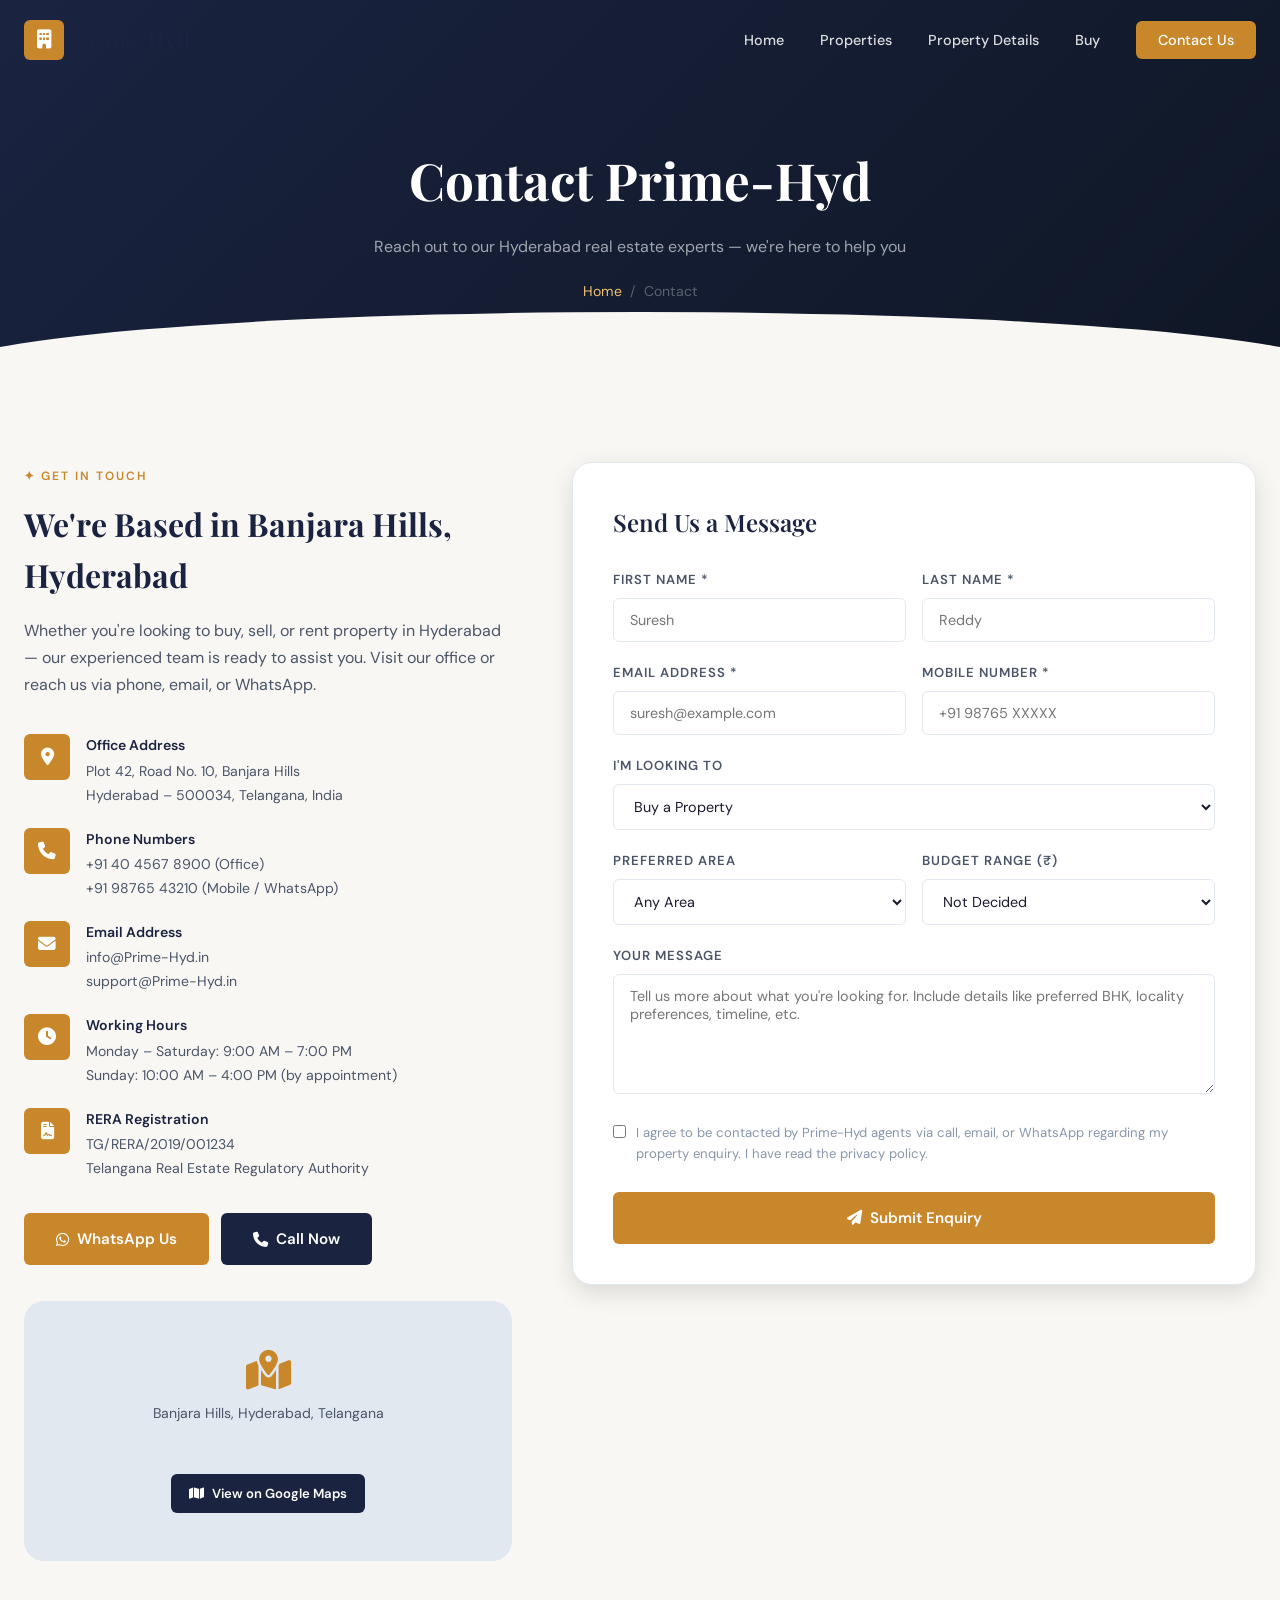
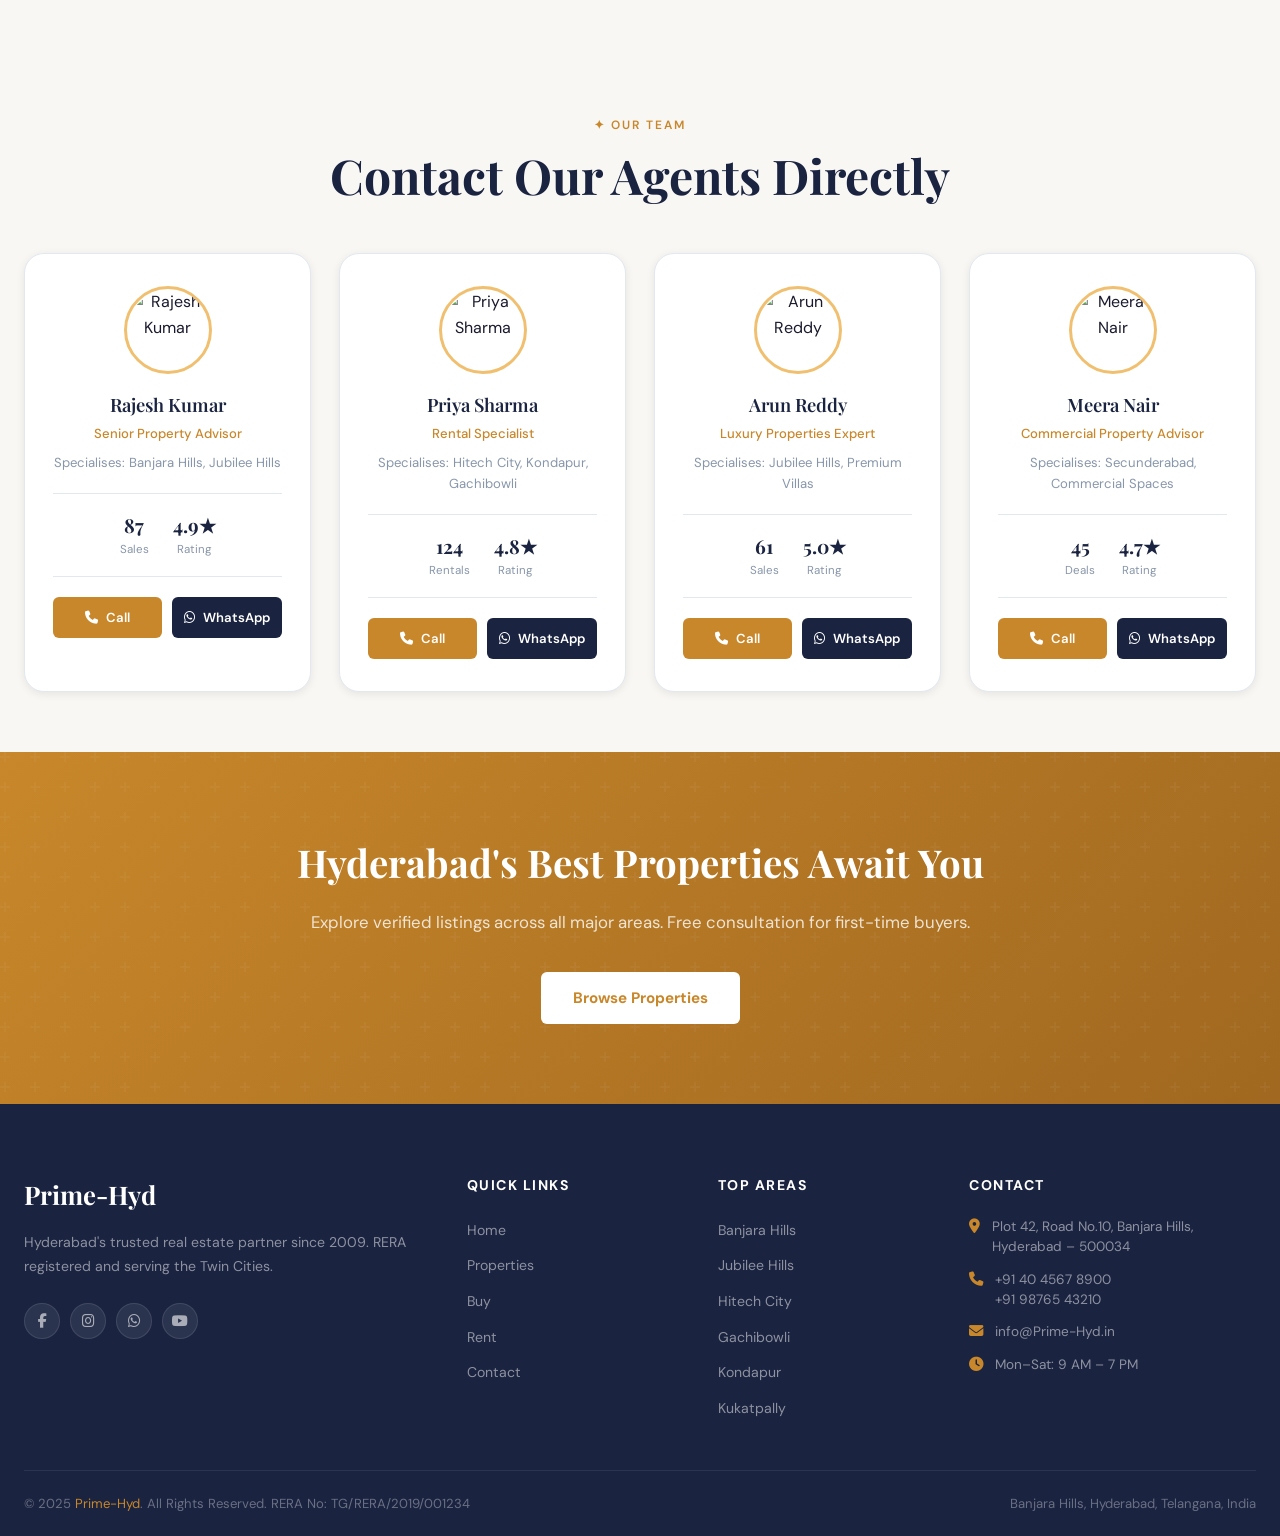
==== commit 1b670bbc: "Updated project files" ====
--- a/contact.html
+++ b/contact.html
@@ -3,7 +3,7 @@
 <head>
   <meta charset="UTF-8" />
   <meta name="viewport" content="width=device-width, initial-scale=1.0" />
-  <title>Contact Us – HydProp | Hyderabad Real Estate</title>
+  <title>Contact Us – Prime-Hyd| Hyderabad Real Estate</title>
   <meta name="description" content="Get in touch with HydProp's Hyderabad real estate experts. Visit us at Banjara Hills or call +91 98765 43210." />
   <link rel="stylesheet" href="css/style.css" />
   <link rel="stylesheet" href="https://cdnjs.cloudflare.com/ajax/libs/font-awesome/6.5.0/css/all.min.css" />
@@ -15,13 +15,13 @@
   <div class="container nav-inner">
     <a href="index.html" class="nav-logo">
       <div class="logo-icon"><i class="fa-solid fa-building"></i></div>
-      <span class="logo-text" style="color:var(--secondary)">HydProp</span>
+      <span class="logo-text" style="color:var(--secondary)">Prime-Hyd</span>
     </a>
     <ul class="nav-links">
       <li><a href="index.html">Home</a></li>
       <li><a href="properties.html">Properties</a></li>
+       <li><a href="property-detail.html">Property Details</a></li>
       <li><a href="properties.html?status=sale">Buy</a></li>
-      <li><a href="properties.html?status=rent">Rent</a></li>
       <li><a href="contact.html" class="nav-cta active">Contact Us</a></li>
     </ul>
     <div class="nav-toggle" id="navToggle"><span></span><span></span><span></span></div>
@@ -31,7 +31,7 @@
 <!-- PAGE HERO -->
 <div class="page-hero">
   <div class="container">
-    <h1>Contact HydProp</h1>
+    <h1>Contact Prime-Hyd</h1>
     <p>Reach out to our Hyderabad real estate experts — we're here to help you</p>
     <div class="breadcrumb"><a href="index.html">Home</a><span>/</span><span>Contact</span></div>
   </div>
@@ -67,7 +67,7 @@
             <div class="contact-icon"><i class="fa-solid fa-envelope"></i></div>
             <div>
               <h4>Email Address</h4>
-              <p>info@hydprop.in<br/>support@hydprop.in</p>
+              <p>info@Prime-Hyd.in<br/>support@Prime-Hyd.in</p>
             </div>
           </div>
           <div class="contact-item">
@@ -179,7 +179,7 @@
           <div class="form-group" style="display:flex;align-items:flex-start;gap:10px;margin-bottom:0;">
             <input type="checkbox" id="consent" style="width:auto;margin-top:3px;" required />
             <label for="consent" style="font-size:0.82rem;font-weight:400;color:var(--text-light);text-transform:none;letter-spacing:0;">
-              I agree to be contacted by HydProp agents via call, email, or WhatsApp regarding my property enquiry. I have read the privacy policy.
+              I agree to be contacted by Prime-Hyd agents via call, email, or WhatsApp regarding my property enquiry. I have read the privacy policy.
             </label>
           </div>
           <button type="submit" class="btn btn-primary" style="width:100%;justify-content:center;margin-top:20px;padding:16px;">
@@ -280,7 +280,7 @@
   <div class="container">
     <div class="footer-main">
       <div class="footer-brand">
-        <div class="logo-text">HydProp</div>
+        <div class="logo-text">Prime-Hyd</div>
         <p>Hyderabad's trusted real estate partner since 2009. RERA registered and serving the Twin Cities.</p>
         <div class="footer-socials">
           <div class="social-btn"><i class="fa-brands fa-facebook-f"></i></div>
@@ -314,12 +314,12 @@
         <h4>Contact</h4>
         <div class="footer-contact-item"><i class="fa-solid fa-location-dot"></i><span>Plot 42, Road No.10, Banjara Hills, Hyderabad – 500034</span></div>
         <div class="footer-contact-item"><i class="fa-solid fa-phone"></i><span>+91 40 4567 8900<br/>+91 98765 43210</span></div>
-        <div class="footer-contact-item"><i class="fa-solid fa-envelope"></i><span>info@hydprop.in</span></div>
+        <div class="footer-contact-item"><i class="fa-solid fa-envelope"></i><span>info@Prime-Hyd.in</span></div>
         <div class="footer-contact-item"><i class="fa-solid fa-clock"></i><span>Mon–Sat: 9 AM – 7 PM</span></div>
       </div>
     </div>
     <div class="footer-bottom">
-      <p>© 2025 <span>HydProp</span>. All Rights Reserved. RERA No: TG/RERA/2019/001234</p>
+      <p>© 2025 <span>Prime-Hyd</span>. All Rights Reserved. RERA No: TG/RERA/2019/001234</p>
       <p>Banjara Hills, Hyderabad, Telangana, India</p>
     </div>
   </div>
